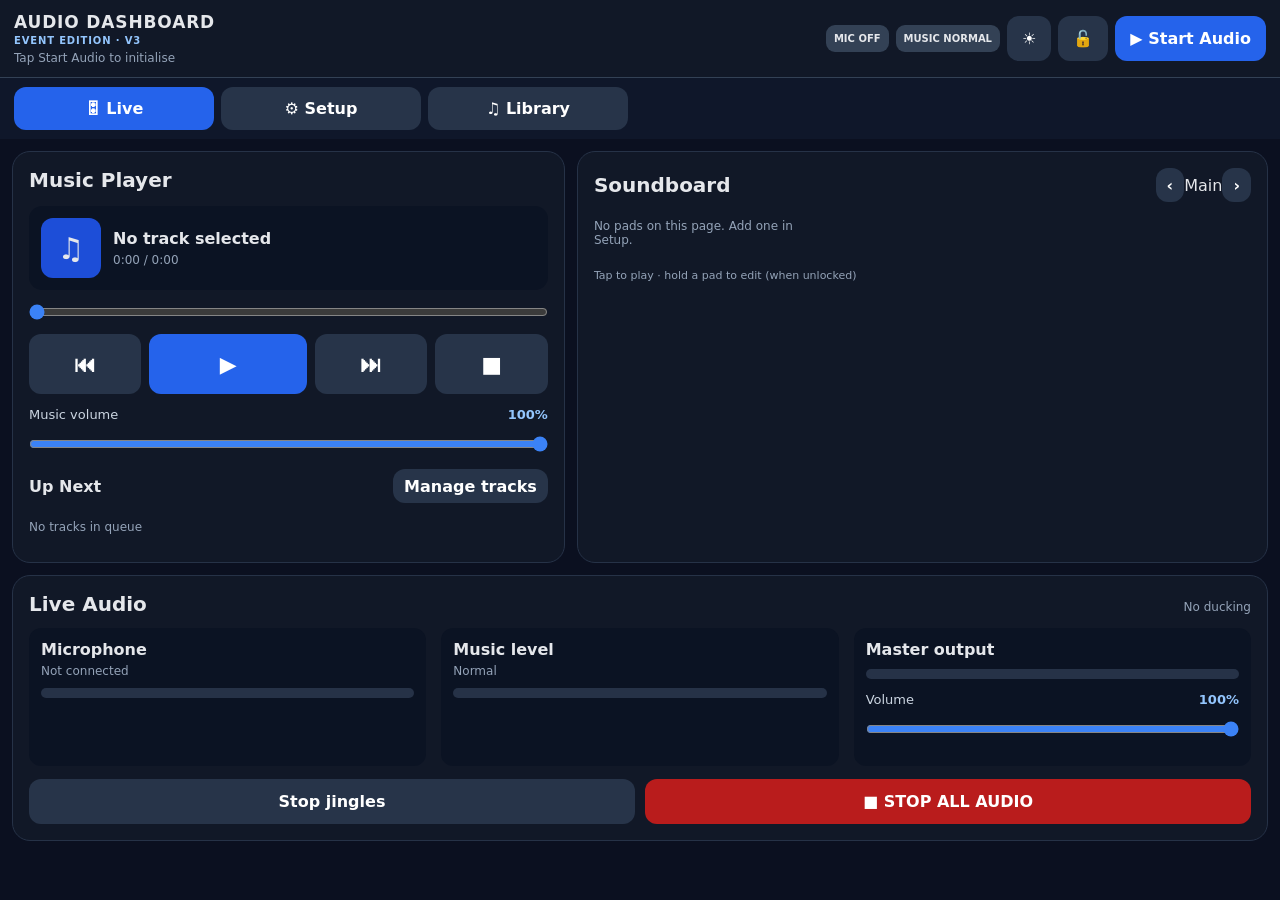
==== index.html @ fd5efec7 "Add files via upload" ====
<!doctype html><html lang="en"><head><meta charset="utf-8"><meta name="viewport" content="width=device-width,initial-scale=1,viewport-fit=cover"><meta name="theme-color" content="#0b1020"><meta name="apple-mobile-web-app-capable" content="yes"><meta name="apple-mobile-web-app-title" content="Audio Dashboard"><link rel="manifest" href="manifest.webmanifest"><link rel="stylesheet" href="styles.css"><title>Audio Dashboard — Event Edition</title></head><body>
<header><div><strong class="brand">AUDIO DASHBOARD <small>EVENT EDITION · V3</small></strong><div id="banner" class="sub">Tap Start Audio to initialise</div></div><div class="header-actions"><span id="micBadge" class="badge">MIC OFF</span><span id="duckBadge" class="badge">MUSIC NORMAL</span><button id="wakeBtn" title="Keep screen awake">☀</button><button id="lockBtn">🔓</button><button id="startBtn" class="primary">▶ Start Audio</button></div></header>
<nav><button data-view="live" class="active">🎛 Live</button><button data-view="setup">⚙ Setup</button><button data-view="library">♫ Library</button></nav>
<main>
<section id="liveView" class="view active"><div class="columns"><article class="panel"><h2>Music Player</h2><div class="now"><div class="art">♫</div><div><strong id="nowTitle">No track selected</strong><div id="timeText" class="sub">0:00 / 0:00</div></div></div><input id="seek" type="range" min="0" max="1000" value="0"><div class="transport"><button id="prevBtn">⏮</button><button id="playBtn" class="primary">▶</button><button id="nextBtn">⏭</button><button id="stopMusicBtn">■</button></div><label>Music volume <output id="musicVolumeText">100%</output><input id="musicVolume" type="range" min="0" max="100" value="100"></label><div class="section-head"><h3>Up Next</h3><button data-view="library" class="small">Manage tracks</button></div><div id="queue" class="queue"></div></article>
<article class="panel"><div class="section-head"><h2>Soundboard</h2><div><button id="prevPage" class="small">‹</button><span id="pageLabel">Page 1</span><button id="nextPage" class="small">›</button></div></div><div id="pads" class="pads"></div><div class="footnote">Tap to play · hold a pad to edit (when unlocked)</div></article></div>
<article class="panel"><div class="section-head"><h2>Live Audio</h2><span id="liveReason" class="sub">No ducking</span></div><div class="live-controls"><div><strong>Microphone</strong><div id="micState" class="sub">Not connected</div><div class="meter"><i id="micMeter"></i></div></div><div><strong>Music level</strong><div id="duckState" class="sub">Normal</div><div class="meter"><i id="musicMeter"></i></div></div><div><strong>Master output</strong><div class="meter"><i id="masterMeter"></i></div><label>Volume <output id="masterVolumeText">100%</output><input id="masterVolume" type="range" min="0" max="100" value="100"></label></div></div><div class="stops"><button id="stopPadsBtn">Stop jingles</button><button id="stopAllBtn" class="danger">■ STOP ALL AUDIO</button></div></article></section>
<section id="setupView" class="view"><article class="panel"><h2>Event Setup</h2><p class="sub">Configure and test your audio before going live.</p><div class="setup-grid"><div class="setup-card"><h3>1 · Audio and microphone</h3><button id="micStartBtn" class="primary">Enable microphone</button><button id="micStopBtn">Disable microphone</button><label>Input device<select id="inputSelect"><option value="">Default microphone</option></select></label><label class="check"><input id="monitorToggle" type="checkbox"> Monitor microphone through output (risk of feedback)</label><div class="meter"><i id="setupMicMeter"></i></div><p class="sub">Browser/OS controls final USB routing. Use headphones while testing monitoring.</p></div><div class="setup-card"><h3>2 · Automatic ducking</h3><label>Speech threshold <output id="thresholdText">−42 dB</output><input id="threshold" type="range" min="-65" max="-10" value="-42"></label><label>Duck amount <output id="duckText">−15 dB</output><input id="duckDb" type="range" min="0" max="30" value="15"></label><label>Attack <output id="attackText">80 ms</output><input id="attack" type="range" min="10" max="500" step="10" value="80"></label><label>Hold <output id="holdText">250 ms</output><input id="hold" type="range" min="0" max="1000" step="50" value="250"></label><label>Release <output id="releaseText">900 ms</output><input id="release" type="range" min="100" max="3000" step="50" value="900"></label></div><div class="setup-card"><h3>3 · Soundboard</h3><label>Page<select id="pageSelect"></select></label><button id="addPageBtn">＋ Add page</button><button id="renamePageBtn">Rename page</button><button id="addPadBtn" class="primary">＋ Add sound pad</button><p class="sub">Long-press any pad in Live to edit, replace its audio, or delete it.</p></div><div class="setup-card"><h3>4 · Startup checklist</h3><label class="check"><input type="checkbox" class="checklist"> USB interface connected and recognised</label><label class="check"><input type="checkbox" class="checklist"> Microphone level and threshold tested</label><label class="check"><input type="checkbox" class="checklist"> Output volume and PA tested</label><label class="check"><input type="checkbox" class="checklist"> Music and jingles imported</label><label class="check"><input type="checkbox" class="checklist"> Offline mode verified on this iPad</label><div id="checkCount" class="sub">0 / 5 checked</div><button id="goLiveBtn" class="primary">Go to Live Dashboard</button></div></div></article></section>
<section id="libraryView" class="view"><article class="panel"><div class="section-head"><h2>Music Library &amp; Queue</h2><label class="import">＋ Import music<input id="musicImport" type="file" accept="audio/*" multiple></label></div><p class="sub">Audio is saved on this device in browser storage. Use ↑ ↓ to reorder the playlist.</p><div id="libraryList" class="library"></div><button id="clearLibraryBtn">Clear music library</button></article></section>
</main><div id="toast" class="toast" role="status"></div>
<dialog id="padDialog"><form id="padForm"><h2 id="padDialogTitle">Edit pad</h2><label>Pad name<input id="padName" required maxlength="32"></label><label>Colour<input id="padColor" type="color"></label><label>Pad volume <output id="padVolumeText">100%</output><input id="padVolume" type="range" min="0" max="100" value="100"></label><label class="check"><input id="padDuck" type="checkbox" checked> Duck music during jingle</label><label>Sound file<input id="padFile" type="file" accept="audio/*"></label><div id="padFileLabel" class="sub"></div><div class="dialog-actions"><button type="button" id="deletePadBtn">Delete</button><button type="button" id="cancelPadBtn">Cancel</button><button type="submit" class="primary">Save pad</button></div></form></dialog>
<script src="app.js"></script></body></html>
---- styles.css ----
:root{color-scheme:dark;font-family:system-ui,-apple-system,sans-serif;background:#0b1020;color:#e5e7eb}*{box-sizing:border-box}body{margin:0}button,input,select{font:inherit}button{border:0;border-radius:12px;background:#273449;color:white;padding:12px 15px;font-weight:750;min-height:45px;cursor:pointer;touch-action:manipulation}button:disabled{opacity:.45}.primary{background:#2563eb}.danger{background:#b91c1c}header{display:flex;justify-content:space-between;align-items:center;gap:12px;padding:12px max(14px,env(safe-area-inset-left));background:#111827;border-bottom:1px solid #334155}.brand{font-size:17px;letter-spacing:.05em}.brand small{display:block;font-size:10px;color:#93c5fd;margin-top:3px}.sub{color:#94a3b8;font-size:12px;margin-top:5px}.header-actions{display:flex;align-items:center;gap:7px}.badge{font-size:10px;font-weight:850;padding:8px;background:#334155;border-radius:9px;white-space:nowrap}.badge.good{background:#14532d}.badge.warn{background:#78350f}nav{display:flex;gap:7px;padding:9px 14px;background:#0f172a}nav button{flex:1;max-width:200px;min-height:40px}nav .active{background:#2563eb}main{max-width:1500px;margin:auto;padding:12px 12px max(12px,env(safe-area-inset-bottom))}.view{display:none}.view.active{display:block}.columns{display:grid;grid-template-columns:1fr 1.25fr;gap:12px}.panel{background:#111827;border:1px solid #263247;border-radius:18px;padding:16px;margin-bottom:12px}h2{font-size:20px;margin:0 0 14px}h3{font-size:16px;margin:0 0 12px}.section-head{display:flex;justify-content:space-between;align-items:center;gap:9px;margin-bottom:12px}.section-head h2,.section-head h3{margin:0}.small{min-height:34px;padding:7px 11px}.now{background:#0b1323;border-radius:13px;display:flex;gap:12px;align-items:center;padding:12px}.art{height:60px;width:60px;background:#1d4ed8;border-radius:12px;display:grid;place-items:center;font-size:30px}.now>div:last-child{min-width:0}.now strong{overflow-wrap:anywhere}input[type=range]{display:block;width:100%;accent-color:#3b82f6;margin:10px 0;min-height:24px}.transport{display:grid;grid-template-columns:1fr 1.4fr 1fr 1fr;gap:8px}.transport button{font-size:22px;min-height:60px}label{display:block;font-size:13px;margin:13px 0;color:#cbd5e1}output{float:right;color:#93c5fd;font-weight:800}.queue,.library{display:grid;gap:6px;max-height:250px;overflow:auto}.track-row{display:flex;gap:6px;align-items:center;padding:6px;background:#0b1323;border-radius:10px}.track-row.active{outline:2px solid #2563eb}.track-name{flex:1;min-width:0;text-align:left;overflow:hidden;text-overflow:ellipsis;white-space:nowrap}.track-row button:not(.track-name){padding:8px;min-height:35px}.pads{display:grid;grid-template-columns:repeat(3,minmax(0,1fr));gap:10px}.pad{position:relative;min-height:118px;text-align:left;display:flex;flex-direction:column;justify-content:end;box-shadow:inset 0 -4px #0003;overflow:hidden;overflow-wrap:anywhere}.pad.playing{filter:brightness(1.35)}.pad small{font-size:10px;margin-top:6px;opacity:.8}.footnote{color:#94a3b8;font-size:11px;margin-top:10px}.live-controls{display:grid;grid-template-columns:1fr 1fr 1fr;gap:15px}.live-controls>div{background:#0b1323;padding:12px;border-radius:12px}.meter{background:#263247;height:10px;border-radius:20px;overflow:hidden;margin-top:10px}.meter i{display:block;width:0;height:100%;background:#22c55e;transition:width .08s}.stops{display:flex;gap:10px;margin-top:13px}.stops button{flex:1}.setup-grid{display:grid;grid-template-columns:1fr 1fr;gap:12px}.setup-card{background:#0b1323;border-radius:13px;padding:15px}.setup-card button{margin:3px}.setup-card select,.setup-card input[type=text],dialog input:not([type=range]):not([type=color]):not([type=checkbox]){width:100%;background:#1e293b;color:white;border:1px solid #475569;border-radius:9px;padding:11px}.check{display:flex;align-items:center;gap:8px}.check input{width:20px;height:20px}.import{background:#2563eb;color:white;border-radius:12px;padding:12px;margin:0;font-weight:800;cursor:pointer}.import input{display:none}.toast{position:fixed;bottom:24px;left:50%;transform:translate(-50%,18px);opacity:0;pointer-events:none;background:#334155;padding:13px 18px;border-radius:12px;z-index:9;transition:.2s}.toast.show{opacity:1;transform:translate(-50%,0)}dialog{border:1px solid #475569;border-radius:17px;background:#111827;color:#fff;width:min(470px,95vw);max-height:90vh;overflow:auto}dialog::backdrop{background:#000b}.dialog-actions{display:flex;justify-content:end;gap:7px;margin-top:20px}body.locked nav button:not([data-view=live]){opacity:.45}body.locked .footnote{visibility:hidden}@media(max-width:900px){.columns{grid-template-columns:1fr}.pads{grid-template-columns:repeat(3,1fr)}}@media(max-width:650px){header{align-items:flex-start;flex-wrap:wrap}.header-actions{flex-wrap:wrap}.badge{font-size:9px}.pads{grid-template-columns:repeat(2,1fr)}.live-controls,.setup-grid{grid-template-columns:1fr}.panel{padding:12px}.stops{flex-direction:column}}@media(orientation:landscape) and (max-height:550px){.pad{min-height:80px}header{padding-top:7px;padding-bottom:7px}}
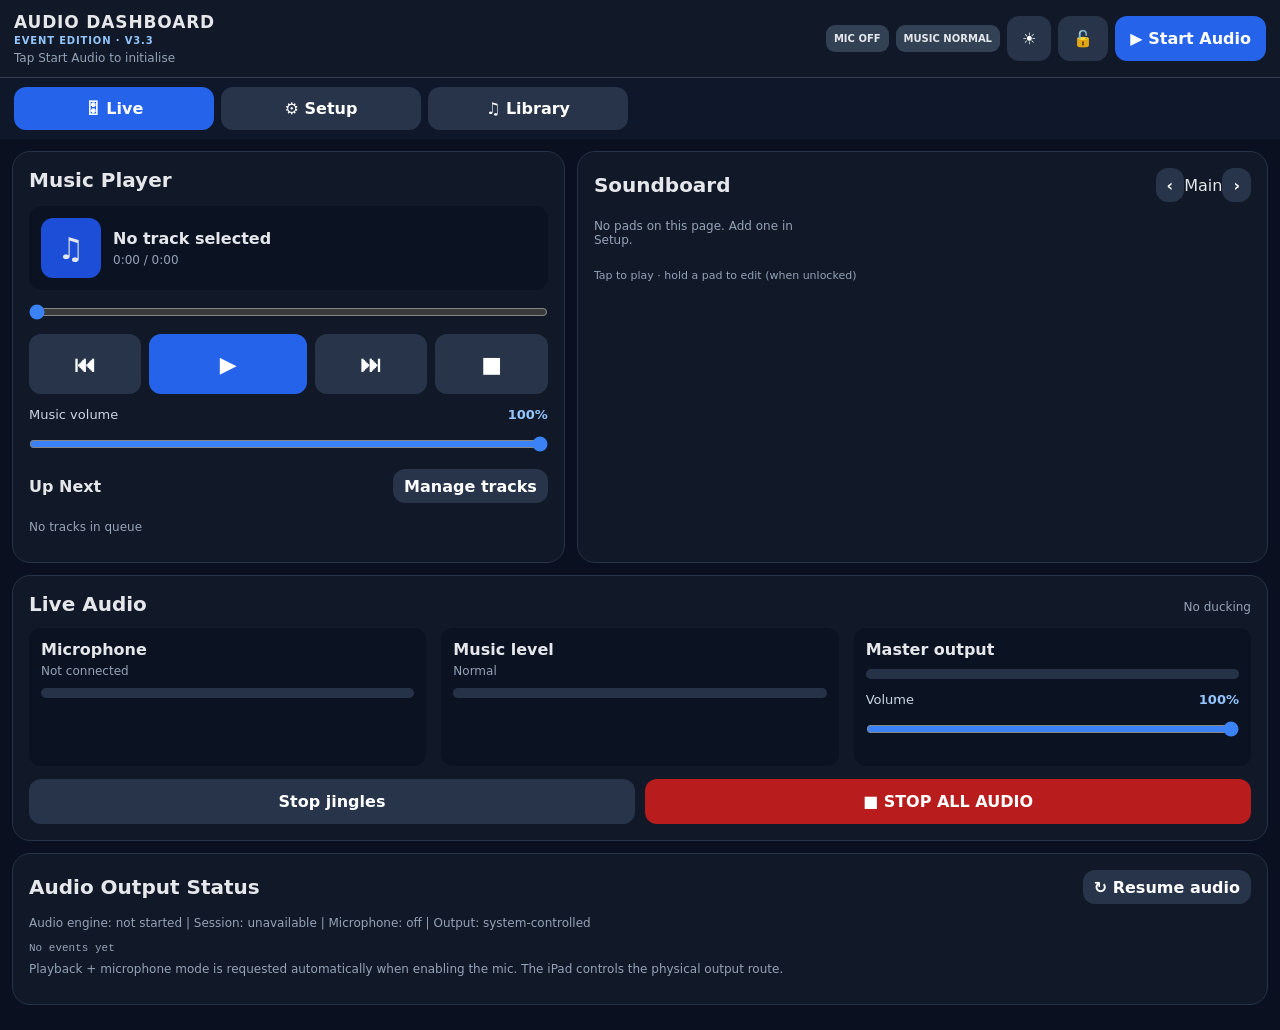
==== commit 0cd0b2bf: "Add files via upload" ====
--- a/index.html
+++ b/index.html
@@ -1,10 +1,10 @@
 <!doctype html><html lang="en"><head><meta charset="utf-8"><meta name="viewport" content="width=device-width,initial-scale=1,viewport-fit=cover"><meta name="theme-color" content="#0b1020"><meta name="apple-mobile-web-app-capable" content="yes"><meta name="apple-mobile-web-app-title" content="Audio Dashboard"><link rel="manifest" href="manifest.webmanifest"><link rel="stylesheet" href="styles.css"><title>Audio Dashboard — Event Edition</title></head><body>
-<header><div><strong class="brand">AUDIO DASHBOARD <small>EVENT EDITION · V3</small></strong><div id="banner" class="sub">Tap Start Audio to initialise</div></div><div class="header-actions"><span id="micBadge" class="badge">MIC OFF</span><span id="duckBadge" class="badge">MUSIC NORMAL</span><button id="wakeBtn" title="Keep screen awake">☀</button><button id="lockBtn">🔓</button><button id="startBtn" class="primary">▶ Start Audio</button></div></header>
+<header><div><strong class="brand">AUDIO DASHBOARD <small>EVENT EDITION · V3.3</small></strong><div id="banner" class="sub">Tap Start Audio to initialise</div></div><div class="header-actions"><span id="micBadge" class="badge">MIC OFF</span><span id="duckBadge" class="badge">MUSIC NORMAL</span><button id="wakeBtn" title="Keep screen awake">☀</button><button id="lockBtn">🔓</button><button id="startBtn" class="primary">▶ Start Audio</button></div></header>
 <nav><button data-view="live" class="active">🎛 Live</button><button data-view="setup">⚙ Setup</button><button data-view="library">♫ Library</button></nav>
 <main>
 <section id="liveView" class="view active"><div class="columns"><article class="panel"><h2>Music Player</h2><div class="now"><div class="art">♫</div><div><strong id="nowTitle">No track selected</strong><div id="timeText" class="sub">0:00 / 0:00</div></div></div><input id="seek" type="range" min="0" max="1000" value="0"><div class="transport"><button id="prevBtn">⏮</button><button id="playBtn" class="primary">▶</button><button id="nextBtn">⏭</button><button id="stopMusicBtn">■</button></div><label>Music volume <output id="musicVolumeText">100%</output><input id="musicVolume" type="range" min="0" max="100" value="100"></label><div class="section-head"><h3>Up Next</h3><button data-view="library" class="small">Manage tracks</button></div><div id="queue" class="queue"></div></article>
 <article class="panel"><div class="section-head"><h2>Soundboard</h2><div><button id="prevPage" class="small">‹</button><span id="pageLabel">Page 1</span><button id="nextPage" class="small">›</button></div></div><div id="pads" class="pads"></div><div class="footnote">Tap to play · hold a pad to edit (when unlocked)</div></article></div>
-<article class="panel"><div class="section-head"><h2>Live Audio</h2><span id="liveReason" class="sub">No ducking</span></div><div class="live-controls"><div><strong>Microphone</strong><div id="micState" class="sub">Not connected</div><div class="meter"><i id="micMeter"></i></div></div><div><strong>Music level</strong><div id="duckState" class="sub">Normal</div><div class="meter"><i id="musicMeter"></i></div></div><div><strong>Master output</strong><div class="meter"><i id="masterMeter"></i></div><label>Volume <output id="masterVolumeText">100%</output><input id="masterVolume" type="range" min="0" max="100" value="100"></label></div></div><div class="stops"><button id="stopPadsBtn">Stop jingles</button><button id="stopAllBtn" class="danger">■ STOP ALL AUDIO</button></div></article></section>
+<article class="panel"><div class="section-head"><h2>Live Audio</h2><span id="liveReason" class="sub">No ducking</span></div><div class="live-controls"><div><strong>Microphone</strong><div id="micState" class="sub">Not connected</div><div class="meter"><i id="micMeter"></i></div></div><div><strong>Music level</strong><div id="duckState" class="sub">Normal</div><div class="meter"><i id="musicMeter"></i></div></div><div><strong>Master output</strong><div class="meter"><i id="masterMeter"></i></div><label>Volume <output id="masterVolumeText">100%</output><input id="masterVolume" type="range" min="0" max="100" value="100"></label></div></div><div class="stops"><button id="stopPadsBtn">Stop jingles</button><button id="stopAllBtn" class="danger">■ STOP ALL AUDIO</button></div></article><article class="panel"><div class="section-head"><h2>Audio Output Status</h2><button id="audioRecoverBtn" class="small" type="button">↻ Resume audio</button></div><p id="audioStatusText" class="sub" aria-live="polite">Checking audio status…</p><pre id="audioStatusHistory" class="audio-history"></pre><p class="sub">Playback + microphone mode is requested automatically when enabling the mic. The iPad controls the physical output route.</p></article></section>
 <section id="setupView" class="view"><article class="panel"><h2>Event Setup</h2><p class="sub">Configure and test your audio before going live.</p><div class="setup-grid"><div class="setup-card"><h3>1 · Audio and microphone</h3><button id="micStartBtn" class="primary">Enable microphone</button><button id="micStopBtn">Disable microphone</button><label>Input device<select id="inputSelect"><option value="">Default microphone</option></select></label><label class="check"><input id="monitorToggle" type="checkbox"> Monitor microphone through output (risk of feedback)</label><div class="meter"><i id="setupMicMeter"></i></div><p class="sub">Browser/OS controls final USB routing. Use headphones while testing monitoring.</p></div><div class="setup-card"><h3>2 · Automatic ducking</h3><label>Speech threshold <output id="thresholdText">−42 dB</output><input id="threshold" type="range" min="-65" max="-10" value="-42"></label><label>Duck amount <output id="duckText">−15 dB</output><input id="duckDb" type="range" min="0" max="30" value="15"></label><label>Attack <output id="attackText">80 ms</output><input id="attack" type="range" min="10" max="500" step="10" value="80"></label><label>Hold <output id="holdText">250 ms</output><input id="hold" type="range" min="0" max="1000" step="50" value="250"></label><label>Release <output id="releaseText">900 ms</output><input id="release" type="range" min="100" max="3000" step="50" value="900"></label></div><div class="setup-card"><h3>3 · Soundboard</h3><label>Page<select id="pageSelect"></select></label><button id="addPageBtn">＋ Add page</button><button id="renamePageBtn">Rename page</button><button id="addPadBtn" class="primary">＋ Add sound pad</button><p class="sub">Long-press any pad in Live to edit, replace its audio, or delete it.</p></div><div class="setup-card"><h3>4 · Startup checklist</h3><label class="check"><input type="checkbox" class="checklist"> USB interface connected and recognised</label><label class="check"><input type="checkbox" class="checklist"> Microphone level and threshold tested</label><label class="check"><input type="checkbox" class="checklist"> Output volume and PA tested</label><label class="check"><input type="checkbox" class="checklist"> Music and jingles imported</label><label class="check"><input type="checkbox" class="checklist"> Offline mode verified on this iPad</label><div id="checkCount" class="sub">0 / 5 checked</div><button id="goLiveBtn" class="primary">Go to Live Dashboard</button></div></div></article></section>
 <section id="libraryView" class="view"><article class="panel"><div class="section-head"><h2>Music Library &amp; Queue</h2><label class="import">＋ Import music<input id="musicImport" type="file" accept="audio/*" multiple></label></div><p class="sub">Audio is saved on this device in browser storage. Use ↑ ↓ to reorder the playlist.</p><div id="libraryList" class="library"></div><button id="clearLibraryBtn">Clear music library</button></article></section>
 </main><div id="toast" class="toast" role="status"></div>
--- a/styles.css
+++ b/styles.css
@@ -1 +1,3 @@
 :root{color-scheme:dark;font-family:system-ui,-apple-system,sans-serif;background:#0b1020;color:#e5e7eb}*{box-sizing:border-box}body{margin:0}button,input,select{font:inherit}button{border:0;border-radius:12px;background:#273449;color:white;padding:12px 15px;font-weight:750;min-height:45px;cursor:pointer;touch-action:manipulation}button:disabled{opacity:.45}.primary{background:#2563eb}.danger{background:#b91c1c}header{display:flex;justify-content:space-between;align-items:center;gap:12px;padding:12px max(14px,env(safe-area-inset-left));background:#111827;border-bottom:1px solid #334155}.brand{font-size:17px;letter-spacing:.05em}.brand small{display:block;font-size:10px;color:#93c5fd;margin-top:3px}.sub{color:#94a3b8;font-size:12px;margin-top:5px}.header-actions{display:flex;align-items:center;gap:7px}.badge{font-size:10px;font-weight:850;padding:8px;background:#334155;border-radius:9px;white-space:nowrap}.badge.good{background:#14532d}.badge.warn{background:#78350f}nav{display:flex;gap:7px;padding:9px 14px;background:#0f172a}nav button{flex:1;max-width:200px;min-height:40px}nav .active{background:#2563eb}main{max-width:1500px;margin:auto;padding:12px 12px max(12px,env(safe-area-inset-bottom))}.view{display:none}.view.active{display:block}.columns{display:grid;grid-template-columns:1fr 1.25fr;gap:12px}.panel{background:#111827;border:1px solid #263247;border-radius:18px;padding:16px;margin-bottom:12px}h2{font-size:20px;margin:0 0 14px}h3{font-size:16px;margin:0 0 12px}.section-head{display:flex;justify-content:space-between;align-items:center;gap:9px;margin-bottom:12px}.section-head h2,.section-head h3{margin:0}.small{min-height:34px;padding:7px 11px}.now{background:#0b1323;border-radius:13px;display:flex;gap:12px;align-items:center;padding:12px}.art{height:60px;width:60px;background:#1d4ed8;border-radius:12px;display:grid;place-items:center;font-size:30px}.now>div:last-child{min-width:0}.now strong{overflow-wrap:anywhere}input[type=range]{display:block;width:100%;accent-color:#3b82f6;margin:10px 0;min-height:24px}.transport{display:grid;grid-template-columns:1fr 1.4fr 1fr 1fr;gap:8px}.transport button{font-size:22px;min-height:60px}label{display:block;font-size:13px;margin:13px 0;color:#cbd5e1}output{float:right;color:#93c5fd;font-weight:800}.queue,.library{display:grid;gap:6px;max-height:250px;overflow:auto}.track-row{display:flex;gap:6px;align-items:center;padding:6px;background:#0b1323;border-radius:10px}.track-row.active{outline:2px solid #2563eb}.track-name{flex:1;min-width:0;text-align:left;overflow:hidden;text-overflow:ellipsis;white-space:nowrap}.track-row button:not(.track-name){padding:8px;min-height:35px}.pads{display:grid;grid-template-columns:repeat(3,minmax(0,1fr));gap:10px}.pad{position:relative;min-height:118px;text-align:left;display:flex;flex-direction:column;justify-content:end;box-shadow:inset 0 -4px #0003;overflow:hidden;overflow-wrap:anywhere}.pad.playing{filter:brightness(1.35)}.pad small{font-size:10px;margin-top:6px;opacity:.8}.footnote{color:#94a3b8;font-size:11px;margin-top:10px}.live-controls{display:grid;grid-template-columns:1fr 1fr 1fr;gap:15px}.live-controls>div{background:#0b1323;padding:12px;border-radius:12px}.meter{background:#263247;height:10px;border-radius:20px;overflow:hidden;margin-top:10px}.meter i{display:block;width:0;height:100%;background:#22c55e;transition:width .08s}.stops{display:flex;gap:10px;margin-top:13px}.stops button{flex:1}.setup-grid{display:grid;grid-template-columns:1fr 1fr;gap:12px}.setup-card{background:#0b1323;border-radius:13px;padding:15px}.setup-card button{margin:3px}.setup-card select,.setup-card input[type=text],dialog input:not([type=range]):not([type=color]):not([type=checkbox]){width:100%;background:#1e293b;color:white;border:1px solid #475569;border-radius:9px;padding:11px}.check{display:flex;align-items:center;gap:8px}.check input{width:20px;height:20px}.import{background:#2563eb;color:white;border-radius:12px;padding:12px;margin:0;font-weight:800;cursor:pointer}.import input{display:none}.toast{position:fixed;bottom:24px;left:50%;transform:translate(-50%,18px);opacity:0;pointer-events:none;background:#334155;padding:13px 18px;border-radius:12px;z-index:9;transition:.2s}.toast.show{opacity:1;transform:translate(-50%,0)}dialog{border:1px solid #475569;border-radius:17px;background:#111827;color:#fff;width:min(470px,95vw);max-height:90vh;overflow:auto}dialog::backdrop{background:#000b}.dialog-actions{display:flex;justify-content:end;gap:7px;margin-top:20px}body.locked nav button:not([data-view=live]){opacity:.45}body.locked .footnote{visibility:hidden}@media(max-width:900px){.columns{grid-template-columns:1fr}.pads{grid-template-columns:repeat(3,1fr)}}@media(max-width:650px){header{align-items:flex-start;flex-wrap:wrap}.header-actions{flex-wrap:wrap}.badge{font-size:9px}.pads{grid-template-columns:repeat(2,1fr)}.live-controls,.setup-grid{grid-template-columns:1fr}.panel{padding:12px}.stops{flex-direction:column}}@media(orientation:landscape) and (max-height:550px){.pad{min-height:80px}header{padding-top:7px;padding-bottom:7px}}
+
+.audio-history{font-size:11px;white-space:pre-wrap;overflow-wrap:anywhere;color:#94a3b8;max-height:115px;overflow:auto;margin:8px 0}
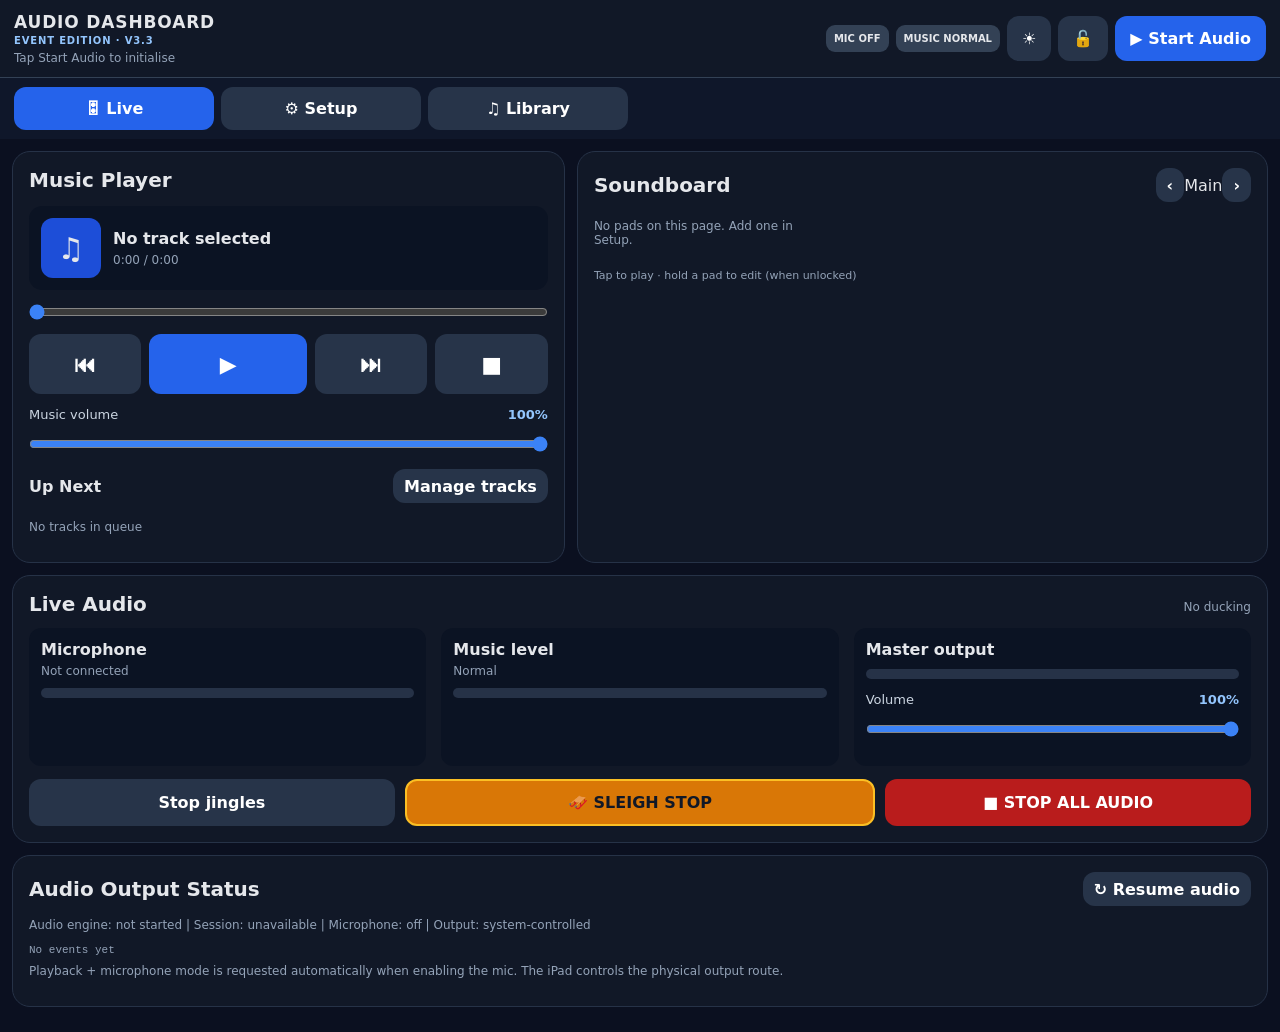
==== commit 61595996: "Add files via upload" ====
--- a/index.html
+++ b/index.html
@@ -4,8 +4,17 @@
 <main>
 <section id="liveView" class="view active"><div class="columns"><article class="panel"><h2>Music Player</h2><div class="now"><div class="art">♫</div><div><strong id="nowTitle">No track selected</strong><div id="timeText" class="sub">0:00 / 0:00</div></div></div><input id="seek" type="range" min="0" max="1000" value="0"><div class="transport"><button id="prevBtn">⏮</button><button id="playBtn" class="primary">▶</button><button id="nextBtn">⏭</button><button id="stopMusicBtn">■</button></div><label>Music volume <output id="musicVolumeText">100%</output><input id="musicVolume" type="range" min="0" max="100" value="100"></label><div class="section-head"><h3>Up Next</h3><button data-view="library" class="small">Manage tracks</button></div><div id="queue" class="queue"></div></article>
 <article class="panel"><div class="section-head"><h2>Soundboard</h2><div><button id="prevPage" class="small">‹</button><span id="pageLabel">Page 1</span><button id="nextPage" class="small">›</button></div></div><div id="pads" class="pads"></div><div class="footnote">Tap to play · hold a pad to edit (when unlocked)</div></article></div>
-<article class="panel"><div class="section-head"><h2>Live Audio</h2><span id="liveReason" class="sub">No ducking</span></div><div class="live-controls"><div><strong>Microphone</strong><div id="micState" class="sub">Not connected</div><div class="meter"><i id="micMeter"></i></div></div><div><strong>Music level</strong><div id="duckState" class="sub">Normal</div><div class="meter"><i id="musicMeter"></i></div></div><div><strong>Master output</strong><div class="meter"><i id="masterMeter"></i></div><label>Volume <output id="masterVolumeText">100%</output><input id="masterVolume" type="range" min="0" max="100" value="100"></label></div></div><div class="stops"><button id="stopPadsBtn">Stop jingles</button><button id="stopAllBtn" class="danger">■ STOP ALL AUDIO</button></div></article><article class="panel"><div class="section-head"><h2>Audio Output Status</h2><button id="audioRecoverBtn" class="small" type="button">↻ Resume audio</button></div><p id="audioStatusText" class="sub" aria-live="polite">Checking audio status…</p><pre id="audioStatusHistory" class="audio-history"></pre><p class="sub">Playback + microphone mode is requested automatically when enabling the mic. The iPad controls the physical output route.</p></article></section>
-<section id="setupView" class="view"><article class="panel"><h2>Event Setup</h2><p class="sub">Configure and test your audio before going live.</p><div class="setup-grid"><div class="setup-card"><h3>1 · Audio and microphone</h3><button id="micStartBtn" class="primary">Enable microphone</button><button id="micStopBtn">Disable microphone</button><label>Input device<select id="inputSelect"><option value="">Default microphone</option></select></label><label class="check"><input id="monitorToggle" type="checkbox"> Monitor microphone through output (risk of feedback)</label><div class="meter"><i id="setupMicMeter"></i></div><p class="sub">Browser/OS controls final USB routing. Use headphones while testing monitoring.</p></div><div class="setup-card"><h3>2 · Automatic ducking</h3><label>Speech threshold <output id="thresholdText">−42 dB</output><input id="threshold" type="range" min="-65" max="-10" value="-42"></label><label>Duck amount <output id="duckText">−15 dB</output><input id="duckDb" type="range" min="0" max="30" value="15"></label><label>Attack <output id="attackText">80 ms</output><input id="attack" type="range" min="10" max="500" step="10" value="80"></label><label>Hold <output id="holdText">250 ms</output><input id="hold" type="range" min="0" max="1000" step="50" value="250"></label><label>Release <output id="releaseText">900 ms</output><input id="release" type="range" min="100" max="3000" step="50" value="900"></label></div><div class="setup-card"><h3>3 · Soundboard</h3><label>Page<select id="pageSelect"></select></label><button id="addPageBtn">＋ Add page</button><button id="renamePageBtn">Rename page</button><button id="addPadBtn" class="primary">＋ Add sound pad</button><p class="sub">Long-press any pad in Live to edit, replace its audio, or delete it.</p></div><div class="setup-card"><h3>4 · Startup checklist</h3><label class="check"><input type="checkbox" class="checklist"> USB interface connected and recognised</label><label class="check"><input type="checkbox" class="checklist"> Microphone level and threshold tested</label><label class="check"><input type="checkbox" class="checklist"> Output volume and PA tested</label><label class="check"><input type="checkbox" class="checklist"> Music and jingles imported</label><label class="check"><input type="checkbox" class="checklist"> Offline mode verified on this iPad</label><div id="checkCount" class="sub">0 / 5 checked</div><button id="goLiveBtn" class="primary">Go to Live Dashboard</button></div></div></article></section>
+<article class="panel"><div class="section-head"><h2>Live Audio</h2><span id="liveReason" class="sub">No ducking</span></div><div class="live-controls"><div><strong>Microphone</strong><div id="micState" class="sub">Not connected</div><div class="meter"><i id="micMeter"></i></div></div><div><strong>Music level</strong><div id="duckState" class="sub">Normal</div><div class="meter"><i id="musicMeter"></i></div></div><div><strong>Master output</strong><div class="meter"><i id="masterMeter"></i></div><label>Volume <output id="masterVolumeText">100%</output><input id="masterVolume" type="range" min="0" max="100" value="100"></label></div></div><div class="stops"><button id="stopPadsBtn">Stop jingles</button><button id="sleighStopBtn" class="sleigh-stop" type="button" aria-pressed="false">🛷 SLEIGH STOP</button><button id="stopAllBtn" class="danger">■ STOP ALL AUDIO</button></div></article><article class="panel"><div class="section-head"><h2>Audio Output Status</h2><button id="audioRecoverBtn" class="small" type="button">↻ Resume audio</button></div><p id="audioStatusText" class="sub" aria-live="polite">Checking audio status…</p><pre id="audioStatusHistory" class="audio-history"></pre><p class="sub">Playback + microphone mode is requested automatically when enabling the mic. The iPad controls the physical output route.</p></article></section>
+<section id="setupView" class="view"><article class="panel"><h2>Event Setup</h2><p class="sub">Configure and test your audio before going live.</p><div class="setup-grid"><div class="setup-card"><h3>1 · Audio and microphone</h3><button id="micStartBtn" class="primary">Enable microphone</button><button id="micStopBtn">Disable microphone</button><label>Input device<select id="inputSelect"><option value="">Default microphone</option></select></label><label class="check"><input id="monitorToggle" type="checkbox"> Monitor microphone through output (risk of feedback)</label><div class="meter"><i id="setupMicMeter"></i></div><p class="sub">Browser/OS controls final USB routing. Use headphones while testing monitoring.</p></div><div class="setup-card"><h3>2 · Automatic ducking</h3><label>Speech threshold <output id="thresholdText">−42 dB</output><input id="threshold" type="range" min="-65" max="-10" value="-42"></label><label>Duck amount <output id="duckText">−15 dB</output><input id="duckDb" type="range" min="0" max="30" value="15"></label><label>Attack <output id="attackText">80 ms</output><input id="attack" type="range" min="10" max="500" step="10" value="80"></label><label>Hold <output id="holdText">250 ms</output><input id="hold" type="range" min="0" max="1000" step="50" value="250"></label><label>Release <output id="releaseText">900 ms</output><input id="release" type="range" min="100" max="3000" step="50" value="900"></label></div><div class="setup-card"><h3>3 · Soundboard</h3><label>Page<select id="pageSelect"></select></label><button id="addPageBtn">＋ Add page</button><button id="renamePageBtn">Rename page</button><button id="addPadBtn" class="primary">＋ Add sound pad</button><p class="sub">Long-press any pad in Live to edit, replace its audio, or delete it.</p></div><div class="setup-card"><h3>4 · Sleigh Stop</h3>
+<p class="sub">Choose what the Sleigh Stop button does on the Live screen. Tap again to restore normal output.</p>
+<label>Stop mode<select id="sleighStopMode">
+<option value="left">Mute LEFT output</option>
+<option value="right">Mute RIGHT output</option>
+<option value="half">Reduce master output to 50%</option>
+</select></label>
+<p id="sleighStopStatus" class="sub" aria-live="polite">Sleigh Stop inactive</p>
+<p class="sub">Left/right muting applies to the dashboard's stereo output only. It cannot mute the UMC22 hardware Direct Monitor microphone.</p>
+</div><div class="setup-card"><h3>5 · Startup checklist</h3><label class="check"><input type="checkbox" class="checklist"> USB interface connected and recognised</label><label class="check"><input type="checkbox" class="checklist"> Microphone level and threshold tested</label><label class="check"><input type="checkbox" class="checklist"> Output volume and PA tested</label><label class="check"><input type="checkbox" class="checklist"> Music and jingles imported</label><label class="check"><input type="checkbox" class="checklist"> Offline mode verified on this iPad</label><div id="checkCount" class="sub">0 / 5 checked</div><button id="goLiveBtn" class="primary">Go to Live Dashboard</button></div></div></article></section>
 <section id="libraryView" class="view"><article class="panel"><div class="section-head"><h2>Music Library &amp; Queue</h2><label class="import">＋ Import music<input id="musicImport" type="file" accept="audio/*" multiple></label></div><p class="sub">Audio is saved on this device in browser storage. Use ↑ ↓ to reorder the playlist.</p><div id="libraryList" class="library"></div><button id="clearLibraryBtn">Clear music library</button></article></section>
 </main><div id="toast" class="toast" role="status"></div>
 <dialog id="padDialog"><form id="padForm"><h2 id="padDialogTitle">Edit pad</h2><label>Pad name<input id="padName" required maxlength="32"></label><label>Colour<input id="padColor" type="color"></label><label>Pad volume <output id="padVolumeText">100%</output><input id="padVolume" type="range" min="0" max="100" value="100"></label><label class="check"><input id="padDuck" type="checkbox" checked> Duck music during jingle</label><label>Sound file<input id="padFile" type="file" accept="audio/*"></label><div id="padFileLabel" class="sub"></div><div class="dialog-actions"><button type="button" id="deletePadBtn">Delete</button><button type="button" id="cancelPadBtn">Cancel</button><button type="submit" class="primary">Save pad</button></div></form></dialog>
--- a/styles.css
+++ b/styles.css
@@ -1,3 +1,7 @@
 :root{color-scheme:dark;font-family:system-ui,-apple-system,sans-serif;background:#0b1020;color:#e5e7eb}*{box-sizing:border-box}body{margin:0}button,input,select{font:inherit}button{border:0;border-radius:12px;background:#273449;color:white;padding:12px 15px;font-weight:750;min-height:45px;cursor:pointer;touch-action:manipulation}button:disabled{opacity:.45}.primary{background:#2563eb}.danger{background:#b91c1c}header{display:flex;justify-content:space-between;align-items:center;gap:12px;padding:12px max(14px,env(safe-area-inset-left));background:#111827;border-bottom:1px solid #334155}.brand{font-size:17px;letter-spacing:.05em}.brand small{display:block;font-size:10px;color:#93c5fd;margin-top:3px}.sub{color:#94a3b8;font-size:12px;margin-top:5px}.header-actions{display:flex;align-items:center;gap:7px}.badge{font-size:10px;font-weight:850;padding:8px;background:#334155;border-radius:9px;white-space:nowrap}.badge.good{background:#14532d}.badge.warn{background:#78350f}nav{display:flex;gap:7px;padding:9px 14px;background:#0f172a}nav button{flex:1;max-width:200px;min-height:40px}nav .active{background:#2563eb}main{max-width:1500px;margin:auto;padding:12px 12px max(12px,env(safe-area-inset-bottom))}.view{display:none}.view.active{display:block}.columns{display:grid;grid-template-columns:1fr 1.25fr;gap:12px}.panel{background:#111827;border:1px solid #263247;border-radius:18px;padding:16px;margin-bottom:12px}h2{font-size:20px;margin:0 0 14px}h3{font-size:16px;margin:0 0 12px}.section-head{display:flex;justify-content:space-between;align-items:center;gap:9px;margin-bottom:12px}.section-head h2,.section-head h3{margin:0}.small{min-height:34px;padding:7px 11px}.now{background:#0b1323;border-radius:13px;display:flex;gap:12px;align-items:center;padding:12px}.art{height:60px;width:60px;background:#1d4ed8;border-radius:12px;display:grid;place-items:center;font-size:30px}.now>div:last-child{min-width:0}.now strong{overflow-wrap:anywhere}input[type=range]{display:block;width:100%;accent-color:#3b82f6;margin:10px 0;min-height:24px}.transport{display:grid;grid-template-columns:1fr 1.4fr 1fr 1fr;gap:8px}.transport button{font-size:22px;min-height:60px}label{display:block;font-size:13px;margin:13px 0;color:#cbd5e1}output{float:right;color:#93c5fd;font-weight:800}.queue,.library{display:grid;gap:6px;max-height:250px;overflow:auto}.track-row{display:flex;gap:6px;align-items:center;padding:6px;background:#0b1323;border-radius:10px}.track-row.active{outline:2px solid #2563eb}.track-name{flex:1;min-width:0;text-align:left;overflow:hidden;text-overflow:ellipsis;white-space:nowrap}.track-row button:not(.track-name){padding:8px;min-height:35px}.pads{display:grid;grid-template-columns:repeat(3,minmax(0,1fr));gap:10px}.pad{position:relative;min-height:118px;text-align:left;display:flex;flex-direction:column;justify-content:end;box-shadow:inset 0 -4px #0003;overflow:hidden;overflow-wrap:anywhere}.pad.playing{filter:brightness(1.35)}.pad small{font-size:10px;margin-top:6px;opacity:.8}.footnote{color:#94a3b8;font-size:11px;margin-top:10px}.live-controls{display:grid;grid-template-columns:1fr 1fr 1fr;gap:15px}.live-controls>div{background:#0b1323;padding:12px;border-radius:12px}.meter{background:#263247;height:10px;border-radius:20px;overflow:hidden;margin-top:10px}.meter i{display:block;width:0;height:100%;background:#22c55e;transition:width .08s}.stops{display:flex;gap:10px;margin-top:13px}.stops button{flex:1}.setup-grid{display:grid;grid-template-columns:1fr 1fr;gap:12px}.setup-card{background:#0b1323;border-radius:13px;padding:15px}.setup-card button{margin:3px}.setup-card select,.setup-card input[type=text],dialog input:not([type=range]):not([type=color]):not([type=checkbox]){width:100%;background:#1e293b;color:white;border:1px solid #475569;border-radius:9px;padding:11px}.check{display:flex;align-items:center;gap:8px}.check input{width:20px;height:20px}.import{background:#2563eb;color:white;border-radius:12px;padding:12px;margin:0;font-weight:800;cursor:pointer}.import input{display:none}.toast{position:fixed;bottom:24px;left:50%;transform:translate(-50%,18px);opacity:0;pointer-events:none;background:#334155;padding:13px 18px;border-radius:12px;z-index:9;transition:.2s}.toast.show{opacity:1;transform:translate(-50%,0)}dialog{border:1px solid #475569;border-radius:17px;background:#111827;color:#fff;width:min(470px,95vw);max-height:90vh;overflow:auto}dialog::backdrop{background:#000b}.dialog-actions{display:flex;justify-content:end;gap:7px;margin-top:20px}body.locked nav button:not([data-view=live]){opacity:.45}body.locked .footnote{visibility:hidden}@media(max-width:900px){.columns{grid-template-columns:1fr}.pads{grid-template-columns:repeat(3,1fr)}}@media(max-width:650px){header{align-items:flex-start;flex-wrap:wrap}.header-actions{flex-wrap:wrap}.badge{font-size:9px}.pads{grid-template-columns:repeat(2,1fr)}.live-controls,.setup-grid{grid-template-columns:1fr}.panel{padding:12px}.stops{flex-direction:column}}@media(orientation:landscape) and (max-height:550px){.pad{min-height:80px}header{padding-top:7px;padding-bottom:7px}}
 
 .audio-history{font-size:11px;white-space:pre-wrap;overflow-wrap:anywhere;color:#94a3b8;max-height:115px;overflow:auto;margin:8px 0}
+
+.sleigh-stop{background:#d97706;color:#111827;flex:1.3!important;font-size:16px;border:2px solid #fbbf24}
+.sleigh-stop.engaged{background:#991b1b;color:white;border-color:#fca5a5}
+.sleigh-stop:focus-visible{outline:3px solid white;outline-offset:2px}
